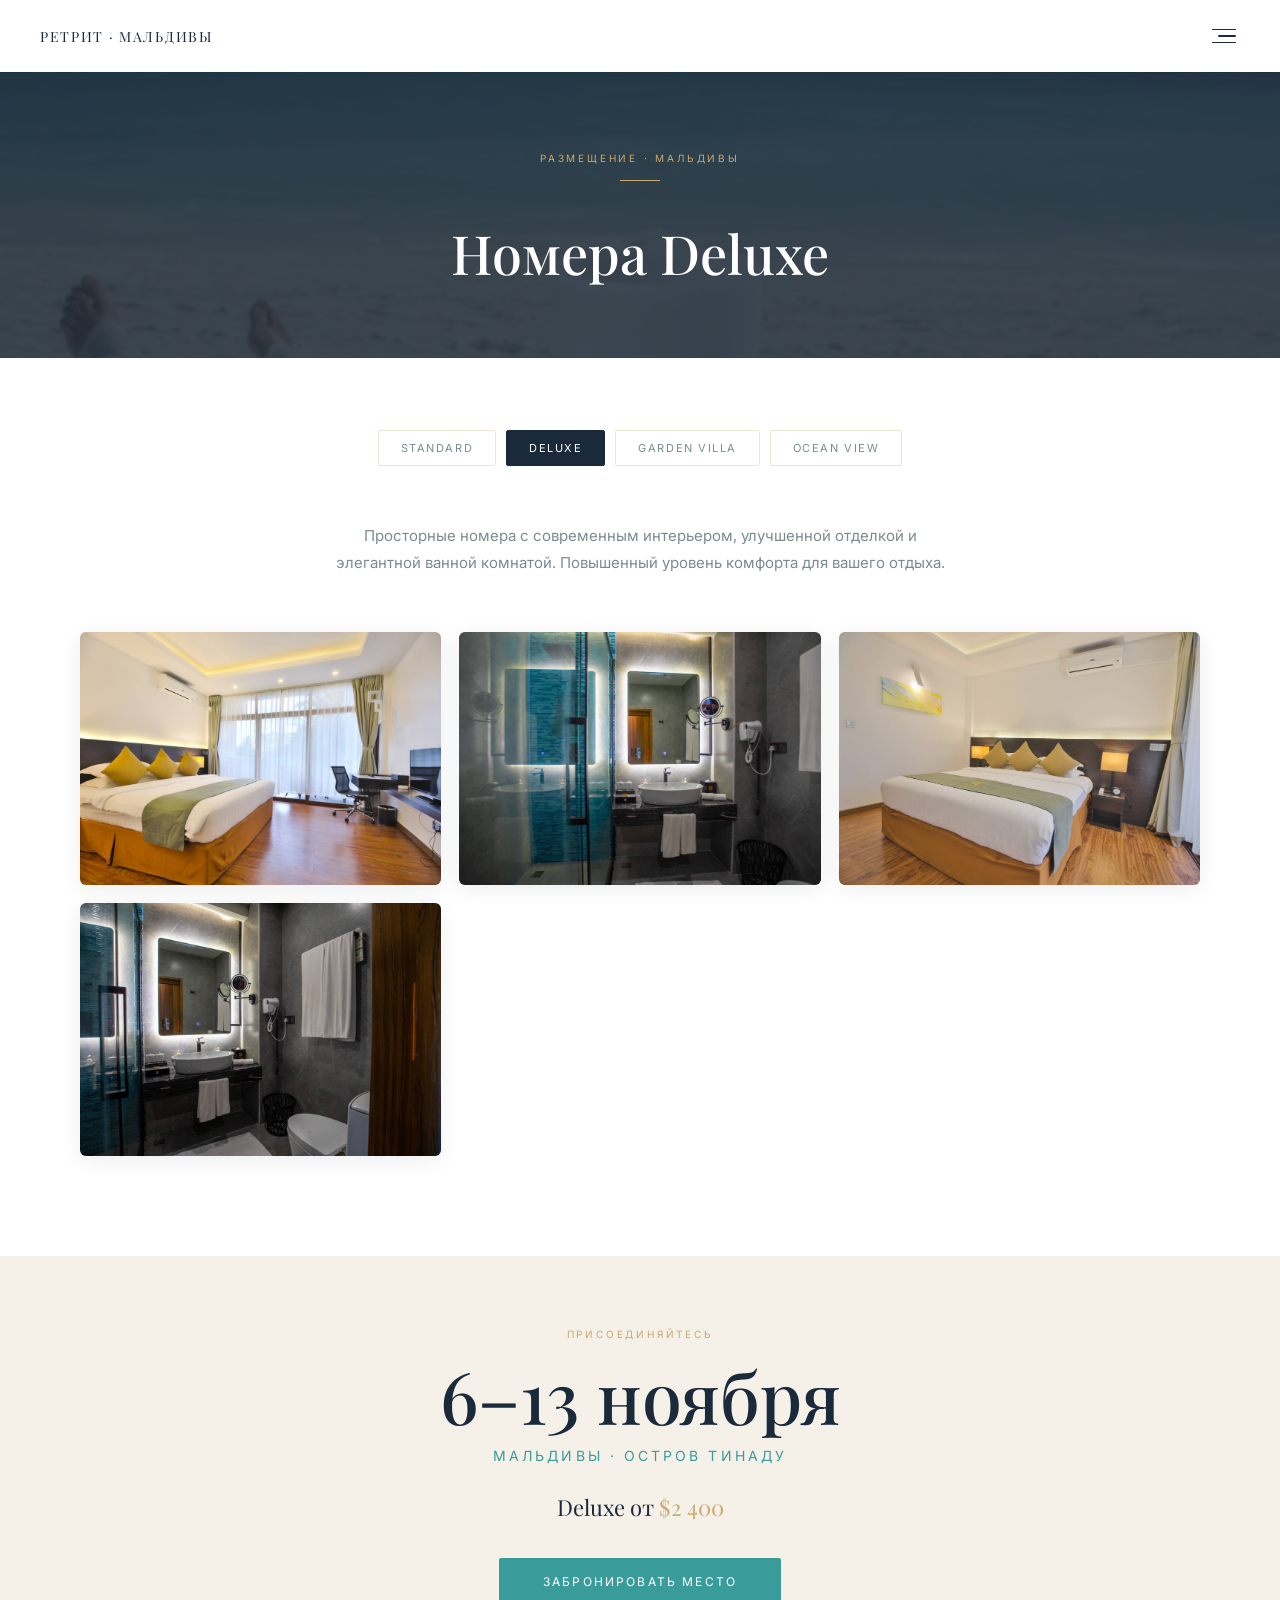
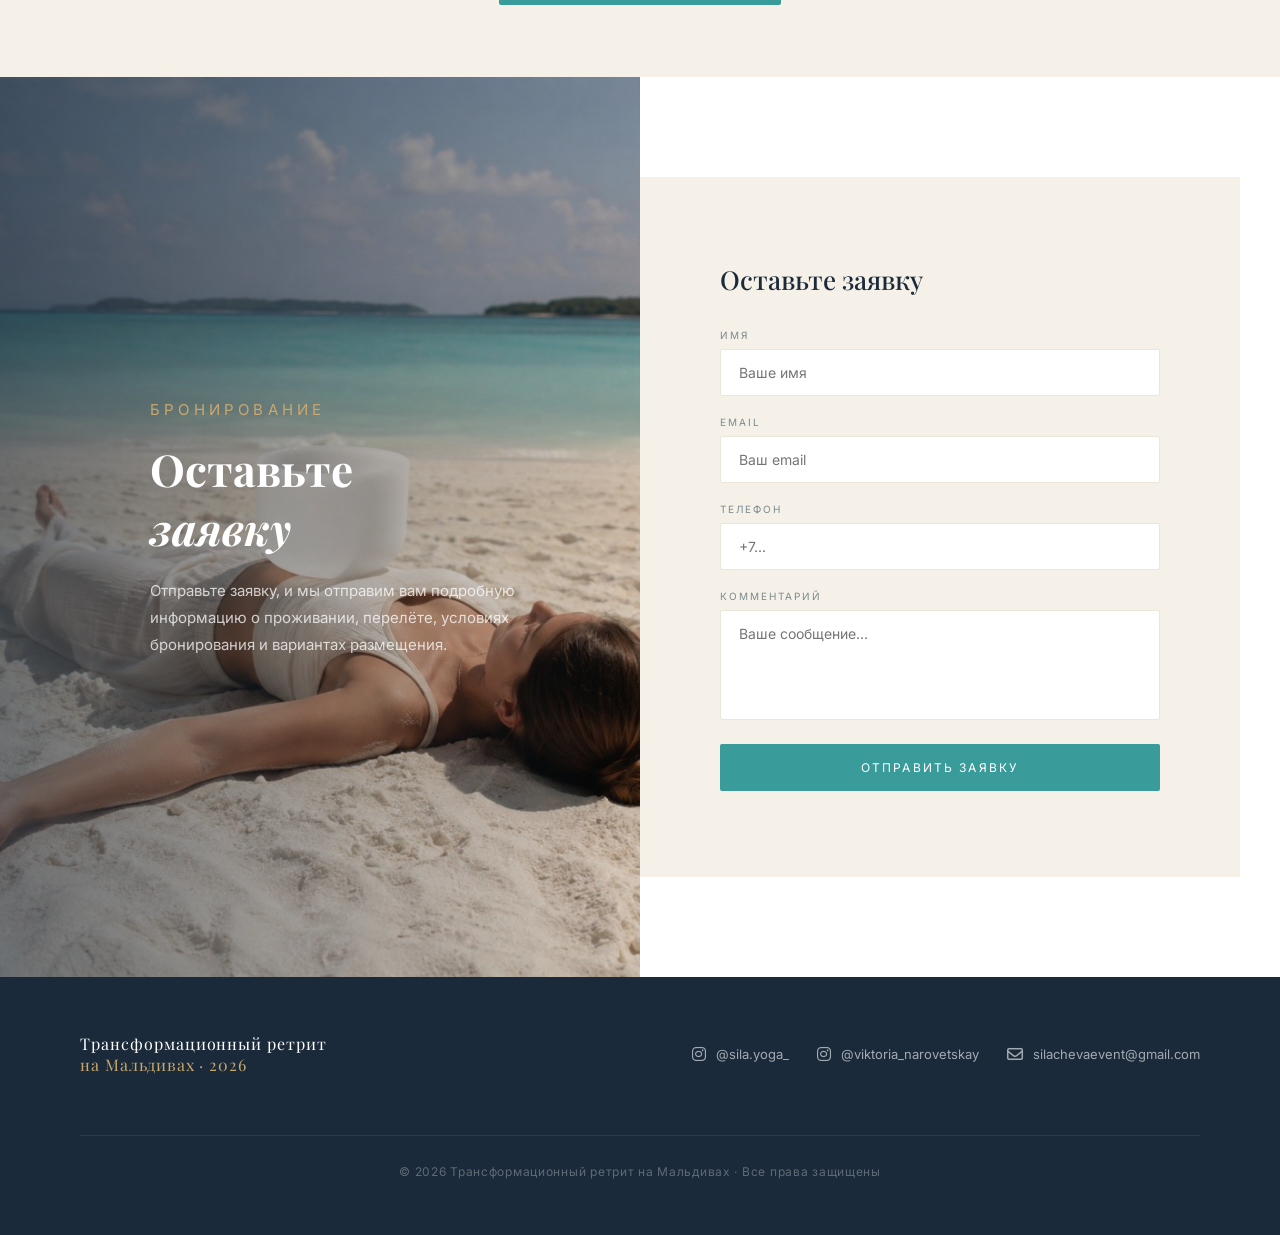
==== deluxe.html @ 94cc9047 "Add files via upload" ====
<!DOCTYPE html>
<html lang="ru">
<head>
  <meta charset="UTF-8" />
  <meta name="viewport" content="width=device-width, initial-scale=1.0" />
  <title>Номера Deluxe · Трансформационный ретрит на Мальдивах</title>
  <link rel="preconnect" href="https://fonts.googleapis.com" />
  <link rel="preconnect" href="https://fonts.gstatic.com" crossorigin />
  <link href="https://fonts.googleapis.com/css2?family=Playfair+Display:ital,wght@0,400;0,500;0,600;1,400;1,500&family=Inter:wght@300;400;500;600&display=swap" rel="stylesheet" />
  <link rel="stylesheet" href="https://cdnjs.cloudflare.com/ajax/libs/font-awesome/6.5.0/css/all.min.css" />
  <link rel="stylesheet" href="css/style.css" />
  <style>
    .rooms-section { background: var(--white); padding: 72px 40px 100px; }
    .rooms-intro { max-width: 640px; margin: 0 auto 56px; text-align: center; }
    .rooms-intro p { font-family: 'Inter', sans-serif; font-size: 15px; color: var(--muted); line-height: 1.8; margin-top: 14px; }
    .rooms-grid { display: grid; grid-template-columns: repeat(3, 1fr); gap: 18px; max-width: 1120px; margin: 0 auto; }
    .room-item { position: relative; overflow: hidden; border-radius: 6px; cursor: pointer; background: var(--sand2); box-shadow: 0 4px 20px rgba(26,42,58,0.08); transition: box-shadow 0.3s, transform 0.3s; }
    .room-item:hover { box-shadow: 0 8px 32px rgba(26,42,58,0.15); transform: translateY(-3px); }
    .room-item::before { content: ''; display: block; padding-top: 70%; }
    .room-item img { position: absolute; inset: 0; width: 100%; height: 100%; object-fit: cover; transition: transform 0.55s ease; }
    .room-item:hover img { transform: scale(1.06); }
    .room-item-overlay { position: absolute; inset: 0; background: rgba(26,42,58,0); display: flex; align-items: center; justify-content: center; transition: background 0.35s; }
    .room-item:hover .room-item-overlay { background: rgba(26,42,58,0.25); }
    .room-item-overlay i { font-size: 22px; color: var(--white); opacity: 0; transform: scale(0.7); transition: opacity 0.3s, transform 0.3s; }
    .room-item:hover .room-item-overlay i { opacity: 1; transform: scale(1); }
    .room-item-caption { position: absolute; bottom: 0; left: 0; right: 0; padding: 36px 18px 16px; background: linear-gradient(to top, rgba(26,42,58,0.65), transparent); font-family: 'Inter', sans-serif; font-size: 11px; letter-spacing: 0.14em; text-transform: uppercase; color: rgba(255,255,255,0.88); }
    .lightbox { position: fixed; inset: 0; z-index: 1000; background: rgba(10,16,22,0.96); display: flex; align-items: center; justify-content: center; opacity: 0; pointer-events: none; transition: opacity 0.35s; padding: 20px; }
    .lightbox.open { opacity: 1; pointer-events: all; }
    .lb-img-wrap { position: relative; max-width: min(90vw, 900px); max-height: 90vh; display: flex; align-items: center; justify-content: center; }
    .lb-img-wrap img { max-width: 100%; max-height: 90vh; width: auto; height: auto; object-fit: contain; border-radius: 4px; transform: scale(0.94); transition: transform 0.35s cubic-bezier(0.16,1,0.3,1); display: block; }
    .lightbox.open .lb-img-wrap img { transform: scale(1); }
    .lb-caption { position: absolute; bottom: -36px; left: 0; right: 0; text-align: center; font-size: 12px; letter-spacing: 0.1em; color: rgba(255,255,255,0.45); }
    .lb-close { position: fixed; top: 24px; right: 28px; background: none; border: none; color: rgba(255,255,255,0.7); font-size: 24px; cursor: pointer; padding: 8px; transition: color 0.3s, transform 0.3s; z-index: 1001; }
    .lb-close:hover { color: var(--white); transform: rotate(90deg); }
    .lb-arrow { position: fixed; top: 50%; transform: translateY(-50%); background: rgba(255,255,255,0.08); border: 1px solid rgba(255,255,255,0.12); color: rgba(255,255,255,0.8); font-size: 18px; padding: 14px 18px; cursor: pointer; transition: background 0.3s, color 0.3s; z-index: 1001; border-radius: 2px; }
    .lb-arrow:hover { background: rgba(255,255,255,0.16); color: var(--white); }
    .lb-prev { left: 20px; }
    .lb-next { right: 20px; }
    .lb-counter { position: fixed; bottom: 28px; left: 50%; transform: translateX(-50%); font-size: 11px; letter-spacing: 0.2em; color: rgba(255,255,255,0.35); z-index: 1001; }
    .room-type-nav { display: flex; justify-content: center; gap: 10px; flex-wrap: wrap; margin-bottom: 56px; }
    .room-type-nav a { font-family: 'Inter', sans-serif; font-size: 11px; letter-spacing: 0.14em; text-transform: uppercase; padding: 10px 22px; border: 1px solid var(--sand2); border-radius: 2px; color: var(--muted); text-decoration: none; transition: background 0.3s, color 0.3s, border-color 0.3s; }
    .room-type-nav a:hover { background: var(--sand); color: var(--navy); border-color: var(--sand); }
    .room-type-nav a.active { background: var(--navy); color: var(--white); border-color: var(--navy); }
    @media (max-width: 900px) { .rooms-grid { grid-template-columns: repeat(2, 1fr); gap: 12px; } .rooms-section { padding: 48px 20px 72px; } }
    @media (max-width: 560px) { .rooms-grid { grid-template-columns: 1fr; gap: 10px; } .lb-prev { left: 8px; } .lb-next { right: 8px; } }
  </style>
</head>
<body class="inner-page">

  <nav id="nav">
    <a href="index.html" class="nav-logo">Ретрит · Мальдивы</a>
    <button class="hamburger" id="hamburger" aria-label="Открыть меню">
      <span></span><span></span><span></span>
    </button>
  </nav>

  <div class="menu-overlay" id="menu-overlay">
    <div class="menu-backdrop" id="menu-backdrop"></div>
    <div class="menu-panel">
      <p class="menu-eyebrow">Навигация</p>
      <nav class="menu-nav">
        <a href="index.html">Главная</a>
        <a href="concept.html">Концепция</a>
        <a href="program.html">Программа</a>
        <a href="changes.html">Что меняется</a>
        <a href="leaders.html">Ведущие</a>
        <a href="tariffs.html">Тарифы</a>
        <a href="gallery.html">Галерея</a>
        <p class="menu-eyebrow" style="margin-top:20px;">Номера</p>
        <a href="standard.html" class="menu-sub">Standard</a>
        <a href="deluxe.html" class="menu-sub">Deluxe</a>
        <a href="garden.html" class="menu-sub">Garden Villa</a>
        <a href="ocean.html" class="menu-sub">Ocean View</a>
      </nav>
      <div class="menu-footer">
        <a href="https://www.instagram.com/sila.yoga_" target="_blank" rel="noopener"><i class="fa-brands fa-instagram"></i>@sila.yoga_</a>
        <a href="https://www.instagram.com/viktoria_narovetskay" target="_blank" rel="noopener"><i class="fa-brands fa-instagram"></i>@viktoria_narovetskay</a>
        <a href="mailto:silachevaevent@gmail.com"><i class="fa-regular fa-envelope"></i>silachevaevent@gmail.com</a>
      </div>
    </div>
  </div>

  <div class="page-hero">
    <div class="page-hero-inner reveal">
      <p class="section-eyebrow">Размещение · Мальдивы</p>
      <div class="divider"></div>
      <h1>Номера Deluxe</h1>
    </div>
  </div>

  <section class="rooms-section">

    <div class="room-type-nav">
      <a href="standard.html">Standard</a>
      <a href="deluxe.html" class="active">Deluxe</a>
      <a href="garden.html">Garden Villa</a>
      <a href="ocean.html">Ocean View</a>
    </div>

    <div class="rooms-intro reveal">
      <p>Просторные номера с современным интерьером, улучшенной отделкой и элегантной ванной комнатой. Повышенный уровень комфорта для вашего отдыха.</p>
    </div>

    <div class="rooms-grid">

      <div class="room-item reveal" data-src="images/room_deluxe_1.png" data-caption="Спальня · Deluxe">
        <img src="images/room_deluxe_1.png" alt="Номер Deluxe — спальня" loading="lazy" />
        <div class="room-item-overlay"><i class="fa-regular fa-magnifying-glass"></i></div>
      </div>

      <div class="room-item reveal reveal-delay-1" data-src="images/room_deluxe_2.png" data-caption="Ванная комната · Deluxe">
        <img src="images/room_deluxe_2.png" alt="Номер Deluxe — ванная" loading="lazy" />
        <div class="room-item-overlay"><i class="fa-regular fa-magnifying-glass"></i></div>
      </div>

      <div class="room-item reveal reveal-delay-2" data-src="images/room_deluxe_3.png" data-caption="Интерьер · Deluxe">
        <img src="images/room_deluxe_3.png" alt="Номер Deluxe — интерьер" loading="lazy" />
        <div class="room-item-overlay"><i class="fa-regular fa-magnifying-glass"></i></div>
      </div>

      <div class="room-item reveal reveal-delay-1" data-src="images/room_deluxe_4.png" data-caption="Ванная комната · Deluxe">
        <img src="images/room_deluxe_4.png" alt="Номер Deluxe — санузел" loading="lazy" />
        <div class="room-item-overlay"><i class="fa-regular fa-magnifying-glass"></i></div>
      </div>

    </div>
  </section>

  <section class="datebox reveal">
    <div class="container">
      <p class="datebox-eyebrow">Присоединяйтесь</p>
      <div class="datebox-date">6–13 ноября</div>
      <p class="datebox-place">Мальдивы · Остров Тинаду</p>
      <p class="datebox-price">Deluxe от <em>$2 400</em></p>
      <br />
      <a href="index.html#form" class="btn-primary" style="margin-top:16px;">Забронировать место</a>
    </div>
  </section>

  <div class="lightbox" id="lightbox" role="dialog" aria-modal="true" aria-label="Просмотр фото">
    <button class="lb-close" id="lb-close" aria-label="Закрыть"><i class="fa-solid fa-xmark"></i></button>
    <button class="lb-arrow lb-prev" id="lb-prev" aria-label="Предыдущее"><i class="fa-solid fa-chevron-left"></i></button>
    <div class="lb-img-wrap">
      <img id="lb-img" src="" alt="" />
      <div class="lb-caption" id="lb-caption"></div>
    </div>
    <button class="lb-arrow lb-next" id="lb-next" aria-label="Следующее"><i class="fa-solid fa-chevron-right"></i></button>
    <div class="lb-counter" id="lb-counter"></div>
  </div>

  <!-- ══ FORM ═════════════════════════════════════════════ -->
  <section class="form-section" id="form">
    <div class="form-bg">
      <img src="images/IMG_1155.png" alt="Мальдивский пляж" loading="lazy" />
    </div>
    <div class="form-content">
      <div class="form-left reveal">
        <div class="form-left-text">
          <p class="section-eyebrow">Бронирование</p>
          <h2>Оставьте<br><em>заявку</em></h2>
          <p style="margin-top:20px;">Отправьте заявку, и мы отправим вам подробную информацию о проживании, перелёте, условиях бронирования и вариантах размещения.</p>
        </div>
      </div>
      <div class="form-right reveal reveal-delay-2">
        <form action="https://api.web3forms.com/submit" method="POST" id="contact-form">
          <input type="hidden" name="access_key" value="fa51c865-944f-4f1e-887d-e54f265080f3" />
          <input type="hidden" name="subject" value="Заявка с ретрита на Мальдивах" />
          <input type="hidden" name="from_name" value="Мальдивский ретрит" />
          <input type="checkbox" name="botcheck" style="display:none;" />

          <p style="font-family:'Playfair Display',serif;font-size:26px;color:var(--navy);margin-bottom:32px;font-weight:500;">Оставьте заявку</p>

          <div class="form-group">
            <label for="name">Имя</label>
            <input type="text" id="name" name="name" placeholder="Ваше имя" required />
          </div>
          <div class="form-group">
            <label for="email">Email</label>
            <input type="email" id="email" name="email" placeholder="Ваш email" required />
          </div>
          <div class="form-group">
            <label for="phone">Телефон</label>
            <input type="tel" id="phone" name="phone" placeholder="+7..." />
          </div>
          <div class="form-group">
            <label for="comment">Комментарий</label>
            <textarea id="comment" name="message" rows="3" placeholder="Ваше сообщение..."></textarea>
          </div>
          <button type="submit" class="btn-submit">Отправить заявку</button>
          <div class="form-success" id="form-success">
            ✓ &nbsp;Заявка отправлена! Мы свяжемся с вами.
          </div>
        </form>
      </div>
    </div>
  </section>

  <footer>
    <div class="footer-inner">
      <div class="footer-logo">Трансформационный ретрит<br><span>на Мальдивах · 2026</span></div>
      <div class="footer-links">
        <a href="https://www.instagram.com/sila.yoga_" class="footer-link" target="_blank" rel="noopener"><i class="fa-brands fa-instagram"></i><span>@sila.yoga_</span></a>
        <a href="https://www.instagram.com/viktoria_narovetskay" class="footer-link" target="_blank" rel="noopener"><i class="fa-brands fa-instagram"></i><span>@viktoria_narovetskay</span></a>
        <a href="mailto:silachevaevent@gmail.com" class="footer-link"><i class="fa-regular fa-envelope"></i><span>silachevaevent@gmail.com</span></a>
      </div>
      <p class="footer-copy">© 2026 Трансформационный ретрит на Мальдивах · Все права защищены</p>
    </div>
  </footer>

  <script src="js/script.js"></script>
  <script>
  (function () {
    const items = Array.from(document.querySelectorAll('.room-item'));
    const lb = document.getElementById('lightbox');
    const lbImg = document.getElementById('lb-img');
    const lbCaption = document.getElementById('lb-caption');
    const lbCounter = document.getElementById('lb-counter');
    let currentIdx = 0;
    function showImage(idx) { const item = items[idx]; lbImg.src = item.dataset.src; lbImg.alt = item.querySelector('img').alt; lbCaption.textContent = item.dataset.caption || ''; lbCounter.textContent = (idx + 1) + ' / ' + items.length; }
    function openLb(idx) { currentIdx = idx; showImage(currentIdx); lb.classList.add('open'); document.body.style.overflow = 'hidden'; }
    function closeLb() { lb.classList.remove('open'); document.body.style.overflow = ''; }
    items.forEach((item, i) => item.addEventListener('click', () => openLb(i)));
    document.getElementById('lb-close').addEventListener('click', closeLb);
    document.getElementById('lb-prev').addEventListener('click', () => { currentIdx = (currentIdx - 1 + items.length) % items.length; showImage(currentIdx); });
    document.getElementById('lb-next').addEventListener('click', () => { currentIdx = (currentIdx + 1) % items.length; showImage(currentIdx); });
    lb.addEventListener('click', e => { if (e.target === lb) closeLb(); });
    document.addEventListener('keydown', e => {
      if (!lb.classList.contains('open')) return;
      if (e.key === 'Escape') closeLb();
      if (e.key === 'ArrowLeft') { currentIdx = (currentIdx - 1 + items.length) % items.length; showImage(currentIdx); }
      if (e.key === 'ArrowRight') { currentIdx = (currentIdx + 1) % items.length; showImage(currentIdx); }
    });
  })();
  </script>
</body>
</html>
---- css/style.css ----
/* ═══════════════════════════════════════════════════════════
   ТРАНСФОРМАЦИОННЫЙ РЕТРИТ НА МАЛЬДИВАХ — ОБЩИЕ СТИЛИ
   ═══════════════════════════════════════════════════════════ */

/* ─── RESET & BASE ──────────────────────────────────────── */
*, *::before, *::after { box-sizing: border-box; margin: 0; padding: 0; }

:root {
  --white:  #FFFFFF;
  --sand:   #F5F0E8;
  --sand2:  #EDE7D8;
  --teal:   #3A9B9B;
  --teal-l: #4AACAC;
  --gold:   #C9A96E;
  --navy:   #1A2A3A;
  --text:   #2C3E40;
  --muted:  #7A8C8E;
  --trans:  0.6s cubic-bezier(0.16, 1, 0.3, 1);
}

html { scroll-behavior: smooth; }

body {
  font-family: 'Inter', sans-serif;
  color: var(--text);
  background: var(--white);
  -webkit-font-smoothing: antialiased;
  overflow-x: hidden;
}

/* Inner pages need top padding since nav is fixed */
body.inner-page { padding-top: 72px; }

h1, h2, h3, h4 { font-family: 'Playfair Display', serif; }
img { display: block; width: 100%; height: 100%; object-fit: cover; }
a { color: inherit; text-decoration: none; }

/* ─── SCROLL ANIMATIONS ─────────────────────────────────── */
.reveal {
  opacity: 0;
  transform: translateY(36px);
  transition: opacity var(--trans), transform var(--trans);
}
.reveal.visible { opacity: 1; transform: translateY(0); }
.reveal-delay-1 { transition-delay: 0.1s; }
.reveal-delay-2 { transition-delay: 0.2s; }
.reveal-delay-3 { transition-delay: 0.3s; }
.reveal-delay-4 { transition-delay: 0.4s; }
.reveal-delay-5 { transition-delay: 0.5s; }

/* ─── NAV ───────────────────────────────────────────────── */
nav {
  position: fixed;
  top: 0; left: 0; right: 0;
  z-index: 200;
  padding: 18px 40px;
  display: flex;
  align-items: center;
  justify-content: space-between;
  background: rgba(255,255,255,0.96);
  backdrop-filter: blur(12px);
  box-shadow: 0 1px 0 rgba(0,0,0,0.07);
  transition: padding 0.4s, background 0.4s, box-shadow 0.4s;
}

/* Hero variant — transparent until scrolled */
nav.nav--hero {
  background: transparent;
  box-shadow: none;
}
nav.nav--hero.scrolled {
  background: rgba(255,255,255,0.96);
  box-shadow: 0 1px 0 rgba(0,0,0,0.07);
  padding: 14px 40px;
}

.nav-logo {
  font-family: 'Playfair Display', serif;
  font-size: 14px;
  letter-spacing: 0.12em;
  text-transform: uppercase;
  color: var(--navy);
  transition: color 0.4s;
}
nav.nav--hero .nav-logo { color: var(--white); }
nav.nav--hero.scrolled .nav-logo { color: var(--navy); }

/* ─── HAMBURGER BUTTON ──────────────────────────────────── */
.hamburger {
  width: 36px;
  height: 36px;
  background: none;
  border: none;
  cursor: pointer;
  display: flex;
  flex-direction: column;
  justify-content: center;
  align-items: flex-end;
  gap: 5px;
  padding: 4px;
}
.hamburger span {
  display: block;
  height: 1.5px;
  background: var(--navy);
  border-radius: 2px;
  transition: width 0.3s, transform 0.35s, opacity 0.3s, background 0.4s;
}
.hamburger span:nth-child(1) { width: 24px; }
.hamburger span:nth-child(2) { width: 18px; }
.hamburger span:nth-child(3) { width: 24px; }
.hamburger:hover span { width: 24px !important; }

nav.nav--hero .hamburger span { background: var(--white); }
nav.nav--hero.scrolled .hamburger span { background: var(--navy); }

.hamburger.open span:nth-child(1) { transform: translateY(6.5px) rotate(45deg); width: 22px; }
.hamburger.open span:nth-child(2) { opacity: 0; width: 0; }
.hamburger.open span:nth-child(3) { transform: translateY(-6.5px) rotate(-45deg); width: 22px; }

/* ─── MENU OVERLAY ──────────────────────────────────────── */
.menu-overlay {
  position: fixed;
  inset: 0;
  z-index: 190;
  display: flex;
  pointer-events: none;
}
.menu-backdrop {
  flex: 1;
  background: rgba(26,42,58,0);
  transition: background 0.4s;
  cursor: pointer;
}
.menu-panel {
  width: min(340px, 88vw);
  background: var(--white);
  padding: 100px 48px 60px;
  display: flex;
  flex-direction: column;
  transform: translateX(100%);
  transition: transform 0.45s cubic-bezier(0.16, 1, 0.3, 1);
  box-shadow: -8px 0 40px rgba(26,42,58,0);
}

.menu-overlay.open { pointer-events: all; }
.menu-overlay.open .menu-backdrop { background: rgba(26,42,58,0.45); }
.menu-overlay.open .menu-panel {
  transform: translateX(0);
  box-shadow: -8px 0 40px rgba(26,42,58,0.15);
}

.menu-eyebrow {
  font-size: 9px;
  letter-spacing: 0.3em;
  text-transform: uppercase;
  color: var(--gold);
  margin-bottom: 36px;
}
.menu-nav {
  display: flex;
  flex-direction: column;
  gap: 0;
  flex: 1;
}
.menu-nav a {
  font-family: 'Playfair Display', serif;
  font-size: clamp(22px, 4vw, 30px);
  font-weight: 500;
  color: var(--navy);
  padding: 14px 0;
  border-bottom: 1px solid var(--sand2);
  display: flex;
  align-items: center;
  justify-content: space-between;
  transition: color 0.3s, padding-left 0.3s;
}
.menu-nav a:last-child { border-bottom: none; }
.menu-nav a::after {
  content: '→';
  font-size: 16px;
  opacity: 0;
  transform: translateX(-8px);
  transition: opacity 0.3s, transform 0.3s;
}
.menu-nav a:hover { color: var(--teal); padding-left: 6px; }
.menu-nav a:hover::after { opacity: 1; transform: translateX(0); }
.menu-nav a.active { color: var(--teal); }
.menu-nav a.menu-sub {
  font-size: clamp(15px, 2.5vw, 18px);
  padding: 9px 0 9px 16px;
  color: var(--muted);
  border-bottom: 1px solid var(--sand2);
}
.menu-nav a.menu-sub:hover { color: var(--teal); padding-left: 22px; }
.menu-nav .menu-eyebrow {
  font-family: 'Inter', sans-serif;
  font-size: 10px;
  letter-spacing: 0.2em;
  text-transform: uppercase;
  color: var(--muted);
  padding: 0;
  border-bottom: none;
  pointer-events: none;
}
.menu-nav .menu-eyebrow::after { display: none; }

.btn-rooms {
  display: inline-block;
  padding: 9px 20px;
  border: 1px solid var(--sand2);
  color: var(--muted);
  font-family: 'Inter', sans-serif;
  font-size: 10px;
  letter-spacing: 0.14em;
  text-transform: uppercase;
  text-decoration: none;
  border-radius: 2px;
  margin-bottom: 10px;
  transition: background 0.3s, color 0.3s, border-color 0.3s;
  display: block;
  text-align: center;
}
.btn-rooms:hover { background: var(--sand); color: var(--navy); border-color: var(--sand); }

.menu-footer {
  margin-top: 40px;
  padding-top: 28px;
  border-top: 1px solid var(--sand2);
  display: flex;
  flex-direction: column;
  gap: 12px;
}
.menu-footer a {
  display: flex;
  align-items: center;
  gap: 10px;
  font-size: 13px;
  color: var(--muted);
  transition: color 0.3s;
}
.menu-footer a:hover { color: var(--teal); }
.menu-footer a i { font-size: 15px; }

/* ─── SECTION UTILITIES ─────────────────────────────────── */
section { padding: 100px 40px; }
.container { max-width: 1120px; margin: 0 auto; }
.section-eyebrow {
  font-size: 10px;
  letter-spacing: 0.28em;
  text-transform: uppercase;
  color: var(--gold);
  margin-bottom: 16px;
}
.section-title {
  font-size: clamp(28px, 4vw, 46px);
  font-weight: 500;
  color: var(--navy);
  line-height: 1.22;
  margin-bottom: 28px;
}
.divider       { width: 40px; height: 1px; background: var(--gold); margin: 0 auto 40px; }
.divider-left  { width: 40px; height: 1px; background: var(--gold); margin: 0 0 40px; }

/* ─── BUTTONS ───────────────────────────────────────────── */
.btn-primary {
  display: inline-block;
  padding: 16px 44px;
  background: var(--teal);
  color: var(--white);
  font-size: 12px;
  letter-spacing: 0.18em;
  text-transform: uppercase;
  border-radius: 2px;
  transition: background 0.3s, transform 0.3s;
}
.btn-primary:hover { background: var(--teal-l); transform: translateY(-2px); }

.btn-outline {
  display: inline-block;
  padding: 13px 32px;
  border: 1px solid var(--teal);
  color: var(--teal);
  font-size: 11px;
  letter-spacing: 0.16em;
  text-transform: uppercase;
  border-radius: 2px;
  transition: all 0.3s;
}
.btn-outline:hover { background: var(--teal); color: var(--white); }

/* ─── PAGE HERO (inner pages) ───────────────────────────── */
.page-hero {
  background: var(--navy);
  padding: 80px 40px 72px;
  text-align: center;
  position: relative;
  overflow: hidden;
}
.page-hero::before {
  content: '';
  position: absolute;
  inset: 0;
  background: url('../images/IMG_1155.png') center 35%/cover no-repeat;
  opacity: 0.18;
}
.page-hero-inner { position: relative; z-index: 1; }
.page-hero .section-eyebrow { color: var(--gold); }
.page-hero h1 {
  font-size: clamp(32px, 5vw, 54px);
  color: var(--white);
  font-weight: 500;
  line-height: 1.2;
}

/* ─── HERO (index only) ─────────────────────────────────── */
.hero {
  position: relative;
  height: 100svh;
  min-height: 640px;
  display: flex;
  align-items: center;
  justify-content: center;
  text-align: center;
  overflow: hidden;
}
.hero-bg { position: absolute; inset: 0; }
.hero-bg img { object-position: center 30%; }
.hero-overlay {
  position: absolute;
  inset: 0;
  background: linear-gradient(
    to bottom,
    rgba(26,42,58,0.42) 0%,
    rgba(26,42,58,0.28) 50%,
    rgba(26,42,58,0.55) 100%
  );
}
.hero-content { position: relative; z-index: 1; padding: 0 24px; max-width: 860px; }
.hero-eyebrow {
  font-size: 11px;
  letter-spacing: 0.22em;
  text-transform: uppercase;
  color: var(--gold);
  margin-bottom: 18px;
  opacity: 0;
  animation: fadeUp 1s 0.3s forwards;
}
.hero-title {
  font-size: clamp(28px, 4.8vw, 56px);
  font-weight: 500;
  color: var(--white);
  line-height: 1.2;
  margin-bottom: 28px;
  opacity: 0;
  animation: fadeUp 1s 0.5s forwards;
}
.hero-title em { font-style: italic; color: var(--gold); }
.hero-subtitle {
  font-size: clamp(16px, 2.2vw, 22px);
  color: rgba(255,255,255,0.88);
  font-weight: 300;
  line-height: 1.55;
  margin-bottom: 24px;
  opacity: 0;
  animation: fadeUp 1s 0.7s forwards;
}
.hero-date {
  font-size: 12px;
  letter-spacing: 0.2em;
  color: var(--gold);
  text-transform: uppercase;
  margin-bottom: 12px;
  opacity: 0;
  animation: fadeUp 1s 0.85s forwards;
}
.hero-tags {
  font-size: 12px;
  color: rgba(255,255,255,0.6);
  letter-spacing: 0.08em;
  margin-bottom: 24px;
  opacity: 0;
  animation: fadeUp 1s 1s forwards;
}
.hero-tags span { margin: 0 2px; }
.hero-price {
  font-family: 'Inter', sans-serif;
  font-size: clamp(15px, 2vw, 18px);
  color: rgba(255,255,255,0.75);
  letter-spacing: 0.06em;
  margin-bottom: 36px;
  opacity: 0;
  animation: fadeUp 1s 1.1s forwards;
}
.hero-price em {
  font-style: normal;
  font-size: clamp(22px, 3vw, 30px);
  font-weight: 600;
  color: var(--gold);
  margin-left: 4px;
}
.hero-content .btn-primary { opacity: 0; animation: fadeUp 1s 1.25s forwards; }
.hero-scroll {
  position: absolute;
  bottom: 32px;
  left: 50%;
  transform: translateX(-50%);
  display: flex;
  flex-direction: column;
  align-items: center;
  gap: 8px;
  opacity: 0;
  animation: fadeIn 1s 1.8s forwards;
}
.hero-scroll span {
  font-size: 9px;
  letter-spacing: 0.22em;
  text-transform: uppercase;
  color: rgba(255,255,255,0.5);
}
.scroll-line {
  width: 1px;
  height: 48px;
  background: linear-gradient(to bottom, rgba(255,255,255,0.5), transparent);
  animation: scrollPulse 2.2s ease-in-out infinite;
}

@keyframes fadeUp {
  from { opacity: 0; transform: translateY(22px); }
  to   { opacity: 1; transform: translateY(0); }
}
@keyframes fadeIn {
  from { opacity: 0; } to { opacity: 1; }
}
@keyframes scrollPulse {
  0%, 100% { opacity: 0.3; transform: scaleY(1); }
  50%       { opacity: 1;   transform: scaleY(1.15); }
}

/* ─── INDEX NAV STRIP ───────────────────────────────────── */
/* Quick-links on index page below the hero */
.index-nav-strip {
  background: var(--navy);
  padding: 0 40px;
}
.index-nav-strip-inner {
  max-width: 1120px;
  margin: 0 auto;
  display: flex;
  align-items: stretch;
  gap: 0;
  border-top: 1px solid rgba(255,255,255,0.06);
}
.index-nav-link {
  flex: 1;
  display: flex;
  flex-direction: column;
  align-items: center;
  justify-content: center;
  gap: 6px;
  padding: 22px 12px;
  color: rgba(255,255,255,0.55);
  font-size: 10px;
  letter-spacing: 0.18em;
  text-transform: uppercase;
  border-right: 1px solid rgba(255,255,255,0.06);
  transition: color 0.3s, background 0.3s;
}
.index-nav-link:last-child { border-right: none; }
.index-nav-link i { font-size: 18px; }
.index-nav-link:hover { color: var(--gold); background: rgba(255,255,255,0.03); }

/* ─── INTRO ─────────────────────────────────────────────── */
.intro { background: var(--sand); padding: 80px 40px; text-align: center; }
.intro-text {
  max-width: 780px;
  margin: 0 auto;
  font-size: clamp(16px, 2vw, 20px);
  line-height: 1.85;
  color: var(--text);
  font-weight: 300;
}

/* ─── CONCEPT ───────────────────────────────────────────── */
.concept { background: var(--white); }
.concept-grid { display: grid; grid-template-columns: 1fr 1fr; gap: 80px; align-items: center; }
.concept-visual { position: relative; height: 560px; border-radius: 2px; overflow: hidden; }
.concept-visual::after {
  content: '';
  position: absolute;
  inset: 0;
  border: 1px solid rgba(201,169,110,0.2);
  pointer-events: none;
}
.concept-quote {
  font-family: 'Playfair Display', serif;
  font-size: clamp(18px, 2.2vw, 26px);
  font-style: italic;
  line-height: 1.7;
  color: var(--navy);
  margin-bottom: 48px;
}
.concept-cards { display: grid; grid-template-columns: 1fr 1fr; gap: 24px; }
.concept-card {
  padding: 24px;
  background: var(--sand);
  border-radius: 2px;
  border-left: 2px solid var(--gold);
}
.concept-card h4 {
  font-family: 'Inter', sans-serif;
  font-size: 10px;
  letter-spacing: 0.22em;
  text-transform: uppercase;
  color: var(--teal);
  margin-bottom: 8px;
  font-weight: 600;
}
.concept-card p { font-size: 13px; line-height: 1.75; color: var(--muted); }

/* ─── WHAT AWAITS ───────────────────────────────────────── */
.awaits { background: var(--sand); }
.awaits-header { text-align: center; margin-bottom: 64px; }
.awaits-intro {
  font-size: clamp(15px, 1.8vw, 18px);
  color: var(--muted);
  font-weight: 300;
  line-height: 1.8;
  max-width: 620px;
  margin: 0 auto;
}
.awaits-cols {
  display: grid;
  grid-template-columns: 1fr 1fr;
  gap: 16px;
  max-width: 840px;
  margin: 0 auto;
}
.awaits-item {
  display: flex;
  align-items: flex-start;
  gap: 14px;
  padding: 18px 20px;
  background: var(--white);
  border-radius: 2px;
  transition: transform 0.3s, box-shadow 0.3s;
}
.awaits-item:hover { transform: translateY(-3px); box-shadow: 0 8px 32px rgba(58,155,155,0.1); }
.awaits-icon { font-size: 18px; line-height: 1; flex-shrink: 0; margin-top: 2px; }
.awaits-item span { font-size: 14px; line-height: 1.6; color: var(--text); }

/* ─── GALLERY STRIP ─────────────────────────────────────── */
.gallery-strip { display: grid; grid-template-columns: repeat(4, 1fr); height: 320px; overflow: hidden; }
.gallery-strip .g-item { overflow: hidden; position: relative; }
.gallery-strip .g-item img { transition: transform 0.7s ease; }
.gallery-strip .g-item:hover img { transform: scale(1.06); }

/* ─── TRANSFORMATION ────────────────────────────────────── */
.transform { background: var(--navy); color: var(--white); position: relative; overflow: hidden; }
.transform::before {
  content: '';
  position: absolute;
  inset: 0;
  background: url('../images/IMG_1164.png') center/cover no-repeat;
  opacity: 0.15;
}
.transform-inner { position: relative; z-index: 1; max-width: 900px; margin: 0 auto; text-align: center; }
.transform .section-eyebrow { color: var(--gold); }
.transform .section-title { color: var(--white); }
.transform-grid { display: grid; grid-template-columns: repeat(4, 1fr); gap: 2px; margin-bottom: 52px; }
.t-item {
  padding: 28px 20px;
  background: rgba(255,255,255,0.04);
  border: 1px solid rgba(255,255,255,0.08);
  text-align: center;
  transition: background 0.3s;
}
.t-item:hover { background: rgba(201,169,110,0.1); }
.t-item .t-icon { font-size: 22px; margin-bottom: 12px; }
.t-item p { font-size: 14px; line-height: 1.65; color: rgba(255,255,255,0.75); }
.transform-footer {
  font-family: 'Playfair Display', serif;
  font-size: clamp(15px, 2vw, 20px);
  font-style: italic;
  line-height: 1.75;
  color: rgba(255,255,255,0.7);
  max-width: 720px;
  margin: 0 auto;
}

/* ─── LEADERS ───────────────────────────────────────────── */
.leaders { background: var(--sand); }
.leaders-header { text-align: center; margin-bottom: 64px; }
.leaders-grid { display: grid; grid-template-columns: 1fr 1fr; gap: 32px; }
.leader-card {
  background: var(--white);
  border-radius: 2px;
  overflow: hidden;
  border: 1px solid var(--sand2);
  transition: box-shadow 0.4s, transform 0.4s;
}
.leader-card:hover { box-shadow: 0 24px 64px rgba(58,155,155,0.12); transform: translateY(-4px); }
.leader-main-img { position: relative; height: 500px; overflow: hidden; }
.leader-main-img img { transition: transform 0.7s ease; object-fit: cover; object-position: center top; width: 100%; height: 100%; }
.leader-card:hover .leader-main-img img { transform: scale(1.04); }
.leader-mini-gallery { display: grid; grid-template-columns: 1fr 1fr; gap: 3px; margin-top: 3px; }
.leader-mini-gallery .mini-img { height: 130px; overflow: hidden; }
.leader-mini-gallery .mini-img img { transition: transform 0.6s ease; object-position: center top; }
.leader-mini-gallery .mini-img:hover img { transform: scale(1.06); }
.leader-body { padding: 36px 36px 40px; }
.leader-name {
  font-family: 'Playfair Display', serif;
  font-size: clamp(22px, 2.5vw, 30px);
  font-weight: 500;
  color: var(--navy);
  margin-bottom: 6px;
}
.leader-role {
  font-size: 11px;
  letter-spacing: 0.2em;
  text-transform: uppercase;
  color: var(--teal);
  font-weight: 600;
  margin-bottom: 20px;
}
.leader-divider { width: 32px; height: 1px; background: var(--gold); margin-bottom: 20px; }
.leader-bio { font-size: 14px; line-height: 1.85; color: var(--muted); margin-bottom: 28px; }
.leader-bio strong { color: var(--text); font-weight: 600; }
.leader-ig {
  display: inline-flex;
  align-items: center;
  gap: 8px;
  font-size: 12px;
  letter-spacing: 0.1em;
  color: var(--teal);
  border-bottom: 1px solid transparent;
  transition: border-color 0.3s, color 0.3s;
}
.leader-ig:hover { border-color: var(--teal); color: var(--navy); }
.leader-ig i { font-size: 15px; }

/* ─── DATE BOX ──────────────────────────────────────────── */
.datebox { background: var(--sand); text-align: center; padding: 72px 40px; }
.datebox-eyebrow { font-size: 10px; letter-spacing: 0.28em; text-transform: uppercase; color: var(--gold); margin-bottom: 16px; }
.datebox-date { font-family: 'Playfair Display', serif; font-size: clamp(36px, 6vw, 72px); font-weight: 500; color: var(--navy); line-height: 1.1; margin-bottom: 12px; }
.datebox-place { font-size: 14px; letter-spacing: 0.22em; text-transform: uppercase; color: var(--teal); margin-bottom: 28px; }
.datebox-price { font-family: 'Playfair Display', serif; font-size: 22px; color: var(--navy); }
.datebox-price em { color: var(--gold); font-style: normal; }

/* ─── RATES ─────────────────────────────────────────────── */
.rates { background: var(--white); }
.rates-header { text-align: center; margin-bottom: 60px; }
.rates-grid { display: grid; grid-template-columns: repeat(4, 1fr); gap: 24px; }
/* 4 cards → 2×2 on medium screens */
@media (max-width: 1100px) {
  .rates-grid { grid-template-columns: repeat(2, 1fr); max-width: 720px; margin-left: auto; margin-right: auto; }
}
.rate-card {
  border: 1px solid var(--sand2);
  padding: 44px 36px;
  text-align: center;
  position: relative;
  transition: border-color 0.3s, transform 0.3s, box-shadow 0.3s;
  border-radius: 2px;
}
.rate-card:hover { border-color: var(--teal); transform: translateY(-6px); box-shadow: 0 20px 60px rgba(58,155,155,0.12); }
.rate-card.featured { border-color: var(--gold); background: var(--sand); }
.rate-badge {
  position: absolute;
  top: -12px; left: 50%;
  transform: translateX(-50%);
  background: var(--gold);
  color: var(--white);
  font-size: 9px;
  letter-spacing: 0.2em;
  text-transform: uppercase;
  padding: 4px 14px;
  border-radius: 2px;
  white-space: nowrap;
}
.rate-name { font-family: 'Inter', sans-serif; font-size: 11px; letter-spacing: 0.22em; text-transform: uppercase; color: var(--teal); font-weight: 600; margin-bottom: 20px; }
.rate-price { font-family: 'Playfair Display', serif; font-size: 52px; font-weight: 500; color: var(--navy); line-height: 1; margin-bottom: 6px; }
.rate-currency { font-size: 20px; vertical-align: super; margin-right: 2px; }
.rate-per { font-size: 12px; color: var(--muted); letter-spacing: 0.1em; margin-bottom: 24px; }
.rate-divider { width: 30px; height: 1px; background: var(--gold); margin: 0 auto 24px; }
.rate-desc { font-size: 14px; line-height: 1.7; color: var(--muted); margin-bottom: 36px; }
.rates-note { text-align: center; margin-top: 40px; font-size: 13px; color: var(--muted); line-height: 1.7; }

/* ─── INCLUDED ──────────────────────────────────────────── */
.included { background: var(--sand); }
.included-grid { display: grid; grid-template-columns: 1fr 1fr; gap: 80px; align-items: start; }
.included-col h3 { font-size: clamp(24px, 3vw, 34px); color: var(--navy); margin-bottom: 44px; font-weight: 500; }
.included-list { list-style: none; }
.included-list li { padding: 18px 0; border-bottom: 1px solid var(--sand2); display: flex; gap: 18px; align-items: flex-start; }
.included-list li:last-child { border-bottom: none; }
.inc-icon {
  width: 36px; height: 36px;
  background: var(--white);
  border-radius: 50%;
  display: flex; align-items: center; justify-content: center;
  flex-shrink: 0;
  font-size: 14px;
  color: var(--teal);
  box-shadow: 0 2px 12px rgba(58,155,155,0.12);
}
.inc-text strong { display: block; font-family: 'Inter', sans-serif; font-size: 13px; font-weight: 600; color: var(--navy); margin-bottom: 3px; letter-spacing: 0.04em; }
.inc-text span { font-size: 13px; color: var(--muted); line-height: 1.6; }
.not-included h3 { margin-bottom: 28px; }
.not-included-list { list-style: none; }
.not-included-list li { padding: 12px 0; display: flex; gap: 12px; align-items: center; font-size: 14px; color: var(--text); border-bottom: 1px solid var(--sand2); }
.not-included-list li:last-child { border-bottom: none; }
.not-included-list li::before { content: '—'; color: var(--gold); font-size: 12px; flex-shrink: 0; }
.included-images { display: grid; grid-template-columns: 1fr 1fr; gap: 12px; margin-top: 40px; }
.included-images .i-img { height: 200px; overflow: hidden; border-radius: 2px; }
.included-images .i-img:first-child { grid-column: 1 / -1; height: 260px; }
.included-images .i-img img { transition: transform 0.6s ease; }
.included-images .i-img:hover img { transform: scale(1.04); }

/* ─── FORM ──────────────────────────────────────────────── */
.form-section { position: relative; min-height: 700px; display: flex; align-items: center; }
.form-bg { position: absolute; inset: 0; width: 50%; left: 0; overflow: hidden; }
.form-bg img { object-position: center 40%; }
.form-bg::after { content: ''; position: absolute; inset: 0; background: linear-gradient(to right, rgba(26,42,58,0.55), transparent); }
.form-content { position: relative; width: 100%; display: grid; grid-template-columns: 1fr 1fr; min-height: 700px; }
.form-left { display: flex; align-items: center; justify-content: center; padding: 80px 60px; }
.form-left-text { color: var(--white); max-width: 380px; }
.form-left-text .section-eyebrow { color: var(--gold); }
.form-left-text h2 { font-size: clamp(28px, 3.5vw, 44px); color: var(--white); margin-bottom: 20px; }
.form-left-text p { font-size: 15px; line-height: 1.8; color: rgba(255,255,255,0.75); }
.form-right { background: var(--sand); display: flex; align-items: center; justify-content: center; padding: 80px 60px; }
form { width: 100%; max-width: 440px; }
.form-group { margin-bottom: 20px; }
.form-group label { display: block; font-size: 10px; letter-spacing: 0.2em; text-transform: uppercase; color: var(--muted); margin-bottom: 8px; }
.form-group input, .form-group textarea {
  width: 100%; padding: 14px 18px;
  background: var(--white);
  border: 1px solid var(--sand2);
  border-radius: 2px;
  font-family: 'Inter', sans-serif;
  font-size: 14px; color: var(--text);
  outline: none;
  transition: border-color 0.3s;
  -webkit-appearance: none;
}
.form-group input:focus, .form-group textarea:focus { border-color: var(--teal); }
.form-group textarea { resize: none; height: 110px; }
.btn-submit {
  width: 100%; padding: 16px;
  background: var(--teal); color: var(--white);
  border: none;
  font-family: 'Inter', sans-serif;
  font-size: 12px; letter-spacing: 0.18em; text-transform: uppercase;
  cursor: pointer; border-radius: 2px;
  transition: background 0.3s;
}
.btn-submit:hover { background: var(--teal-l); }
.form-success {
  display: none; margin-top: 20px; padding: 16px 20px;
  background: #e8f7f0; border: 1px solid #7ecba9; color: #2d7a56;
  border-radius: 2px; font-size: 14px; text-align: center;
}

/* ─── FOOTER ────────────────────────────────────────────── */
footer { background: var(--navy); padding: 56px 40px; }
.footer-inner {
  max-width: 1120px; margin: 0 auto;
  display: flex; align-items: center; justify-content: space-between;
  flex-wrap: wrap; gap: 24px;
}
.footer-logo { font-family: 'Playfair Display', serif; font-size: 16px; color: var(--white); letter-spacing: 0.06em; }
.footer-logo span { color: var(--gold); }
.footer-links { display: flex; gap: 28px; align-items: center; flex-wrap: wrap; }
.footer-link { display: flex; align-items: center; gap: 10px; color: rgba(255,255,255,0.6); font-size: 13px; transition: color 0.3s; }
.footer-link:hover { color: var(--gold); }
.footer-link i { font-size: 16px; }
.footer-copy {
  width: 100%; text-align: center;
  margin-top: 36px; padding-top: 28px;
  border-top: 1px solid rgba(255,255,255,0.08);
  font-size: 12px; color: rgba(255,255,255,0.3); letter-spacing: 0.06em;
}

/* ─── RESPONSIVE ────────────────────────────────────────── */
@media (max-width: 960px) {
  section { padding: 72px 24px; }
  nav { padding: 16px 24px; }
  nav.nav--hero.scrolled { padding: 14px 24px; }
  .concept-grid { grid-template-columns: 1fr; gap: 48px; }
  .concept-visual { height: 380px; }
  .transform-grid { grid-template-columns: repeat(2, 1fr); }
  .rates-grid { grid-template-columns: 1fr; max-width: 400px; margin: 0 auto; }
  .included-grid { grid-template-columns: 1fr; gap: 48px; }
  .leaders-grid { grid-template-columns: 1fr; max-width: 520px; margin: 0 auto; }
  .leader-main-img { height: 420px; }
  .form-content { grid-template-columns: 1fr; }
  .form-bg { display: none; }
  .form-left { display: none; }
  .form-right { padding: 60px 24px; }
  .gallery-strip { grid-template-columns: repeat(2, 1fr); height: 480px; }
  .index-nav-strip { padding: 0 24px; }
  .index-nav-link { font-size: 9px; padding: 18px 8px; }
  .index-nav-link i { font-size: 16px; }
}
@media (max-width: 640px) {
  section { padding: 60px 20px; }
  nav { padding: 14px 20px; }
  .awaits-cols { grid-template-columns: 1fr; }
  .concept-cards { grid-template-columns: 1fr; }
  .transform-grid { grid-template-columns: 1fr; }
  .gallery-strip { grid-template-columns: repeat(2, 1fr); height: 360px; }
  .footer-inner { flex-direction: column; text-align: center; }
  .footer-links { flex-direction: column; gap: 16px; }
  .index-nav-strip-inner { display: grid; grid-template-columns: repeat(3, 1fr); }
  .index-nav-link:nth-child(3) { border-right: none; }
  .leader-main-img { height: 320px; }
  .leader-mini-gallery .mini-img { height: 110px; }
  .leader-body { padding: 24px 20px 28px; }
  .hero-content { padding: 0 20px; }
  .hero-subtitle { margin-bottom: 16px; }
  .hero-tags { margin-bottom: 18px; }
  .hero-price { margin-bottom: 28px; }
}
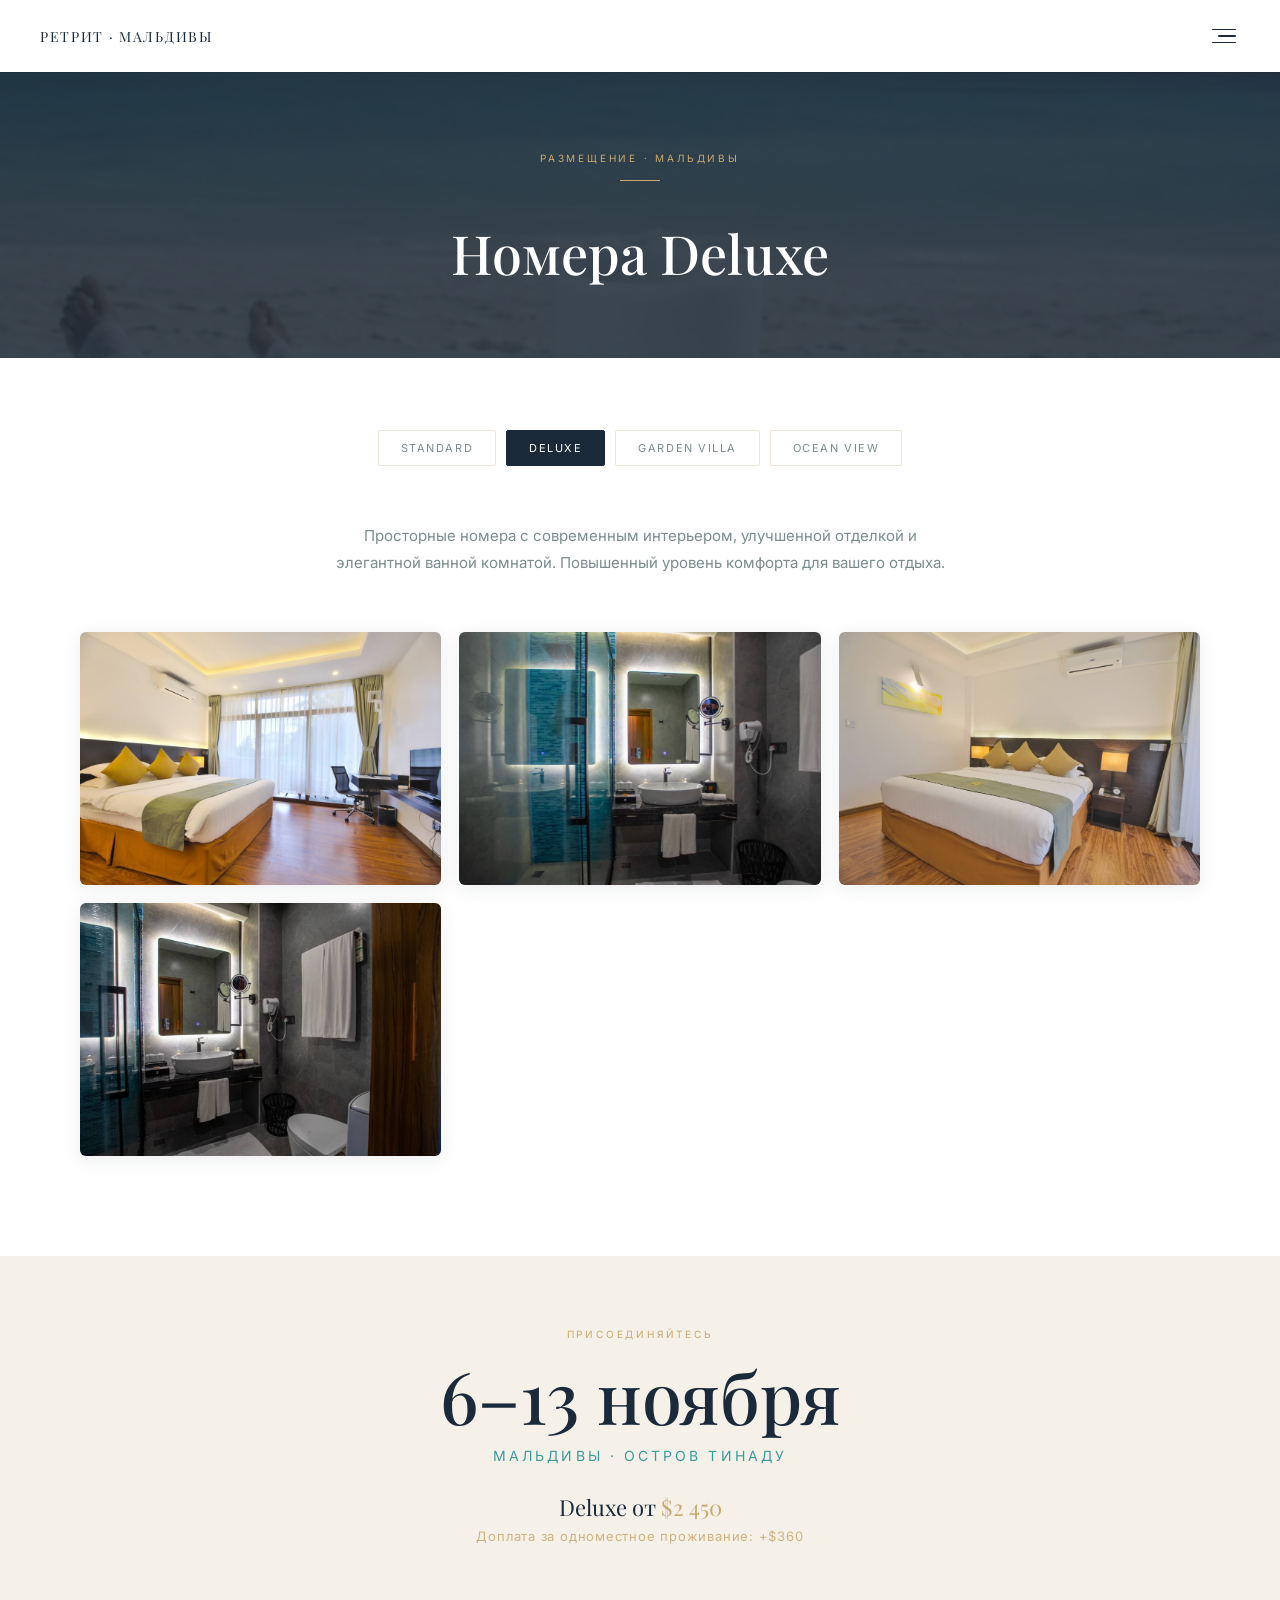
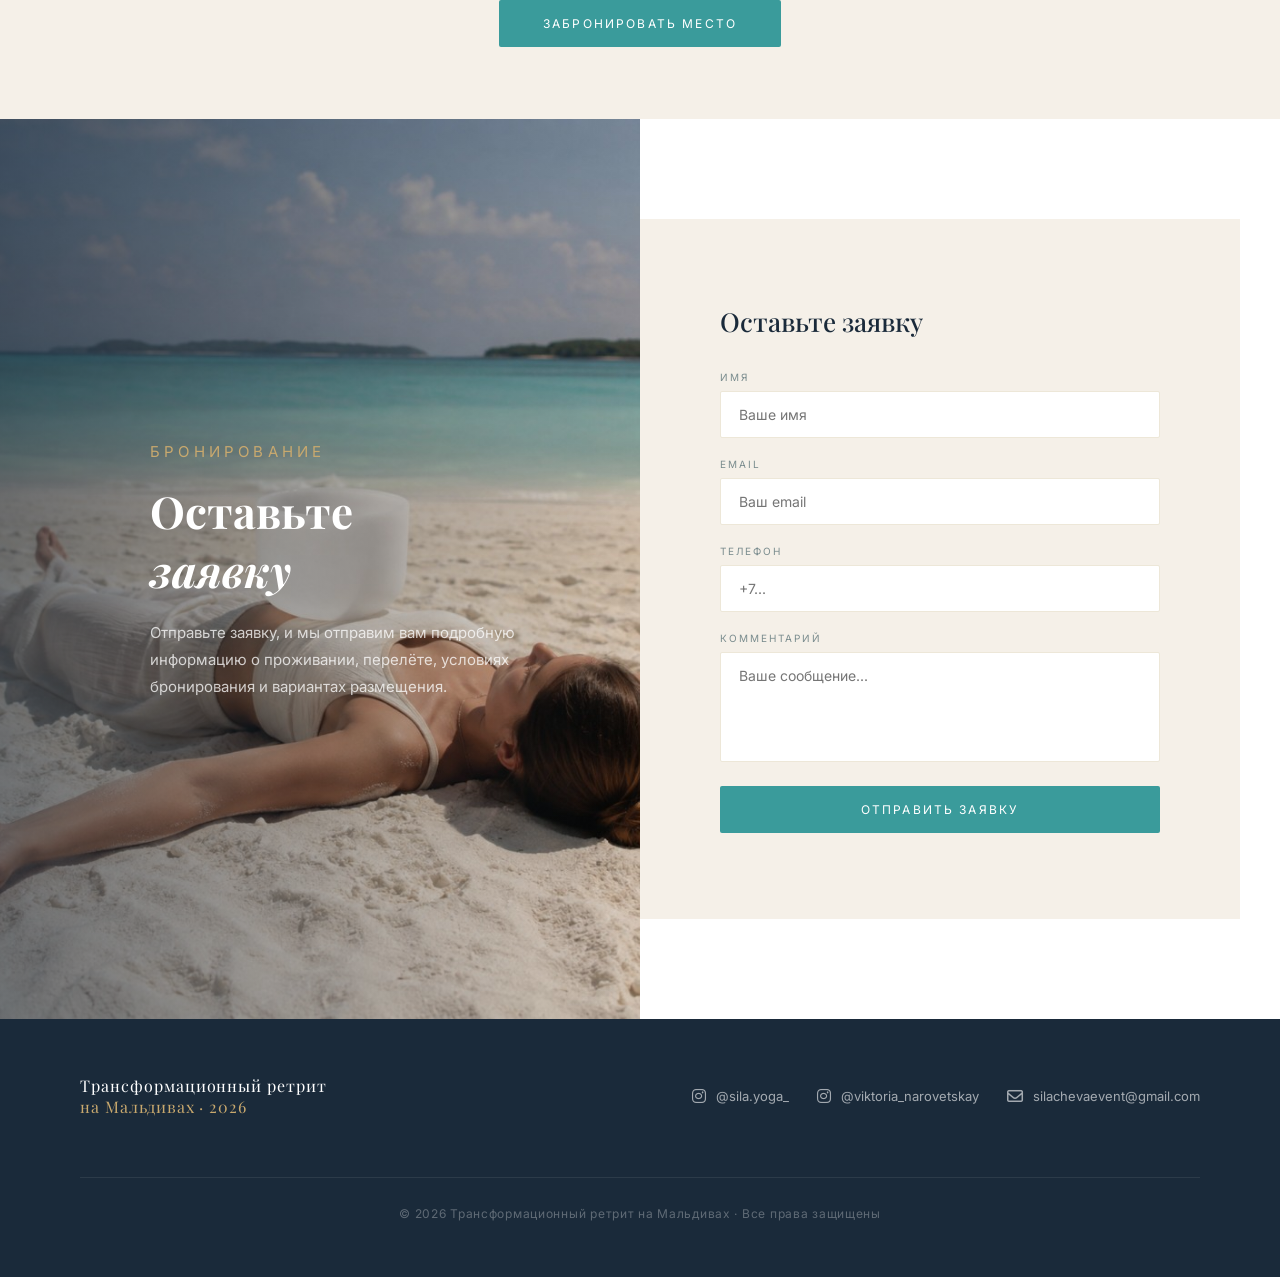
==== commit bc1ab500: "Add files via upload" ====
--- a/deluxe.html
+++ b/deluxe.html
@@ -131,7 +131,8 @@
       <p class="datebox-eyebrow">Присоединяйтесь</p>
       <div class="datebox-date">6–13 ноября</div>
       <p class="datebox-place">Мальдивы · Остров Тинаду</p>
-      <p class="datebox-price">Deluxe от <em>$2 400</em></p>
+      <p class="datebox-price">Deluxe от <em>$2 450</em></p>
+      <p class="single-supplement">Доплата за одноместное проживание: +$360</p>
       <br />
       <a href="index.html#form" class="btn-primary" style="margin-top:16px;">Забронировать место</a>
     </div>
--- a/css/style.css
+++ b/css/style.css
@@ -681,7 +681,9 @@
 .rate-name { font-family: 'Inter', sans-serif; font-size: 11px; letter-spacing: 0.22em; text-transform: uppercase; color: var(--teal); font-weight: 600; margin-bottom: 20px; }
 .rate-price { font-family: 'Playfair Display', serif; font-size: 52px; font-weight: 500; color: var(--navy); line-height: 1; margin-bottom: 6px; }
 .rate-currency { font-size: 20px; vertical-align: super; margin-right: 2px; }
-.rate-per { font-size: 12px; color: var(--muted); letter-spacing: 0.1em; margin-bottom: 24px; }
+.rate-per { font-size: 12px; color: var(--muted); letter-spacing: 0.1em; margin-bottom: 8px; }
+.single-supplement { font-size: 11px; color: var(--gold); letter-spacing: 0.06em; margin-bottom: 20px; opacity: 0.9; }
+.datebox .single-supplement { font-size: 13px; color: var(--gold); margin-top: 6px; opacity: 0.85; }
 .rate-divider { width: 30px; height: 1px; background: var(--gold); margin: 0 auto 24px; }
 .rate-desc { font-size: 14px; line-height: 1.7; color: var(--muted); margin-bottom: 36px; }
 .rates-note { text-align: center; margin-top: 40px; font-size: 13px; color: var(--muted); line-height: 1.7; }
